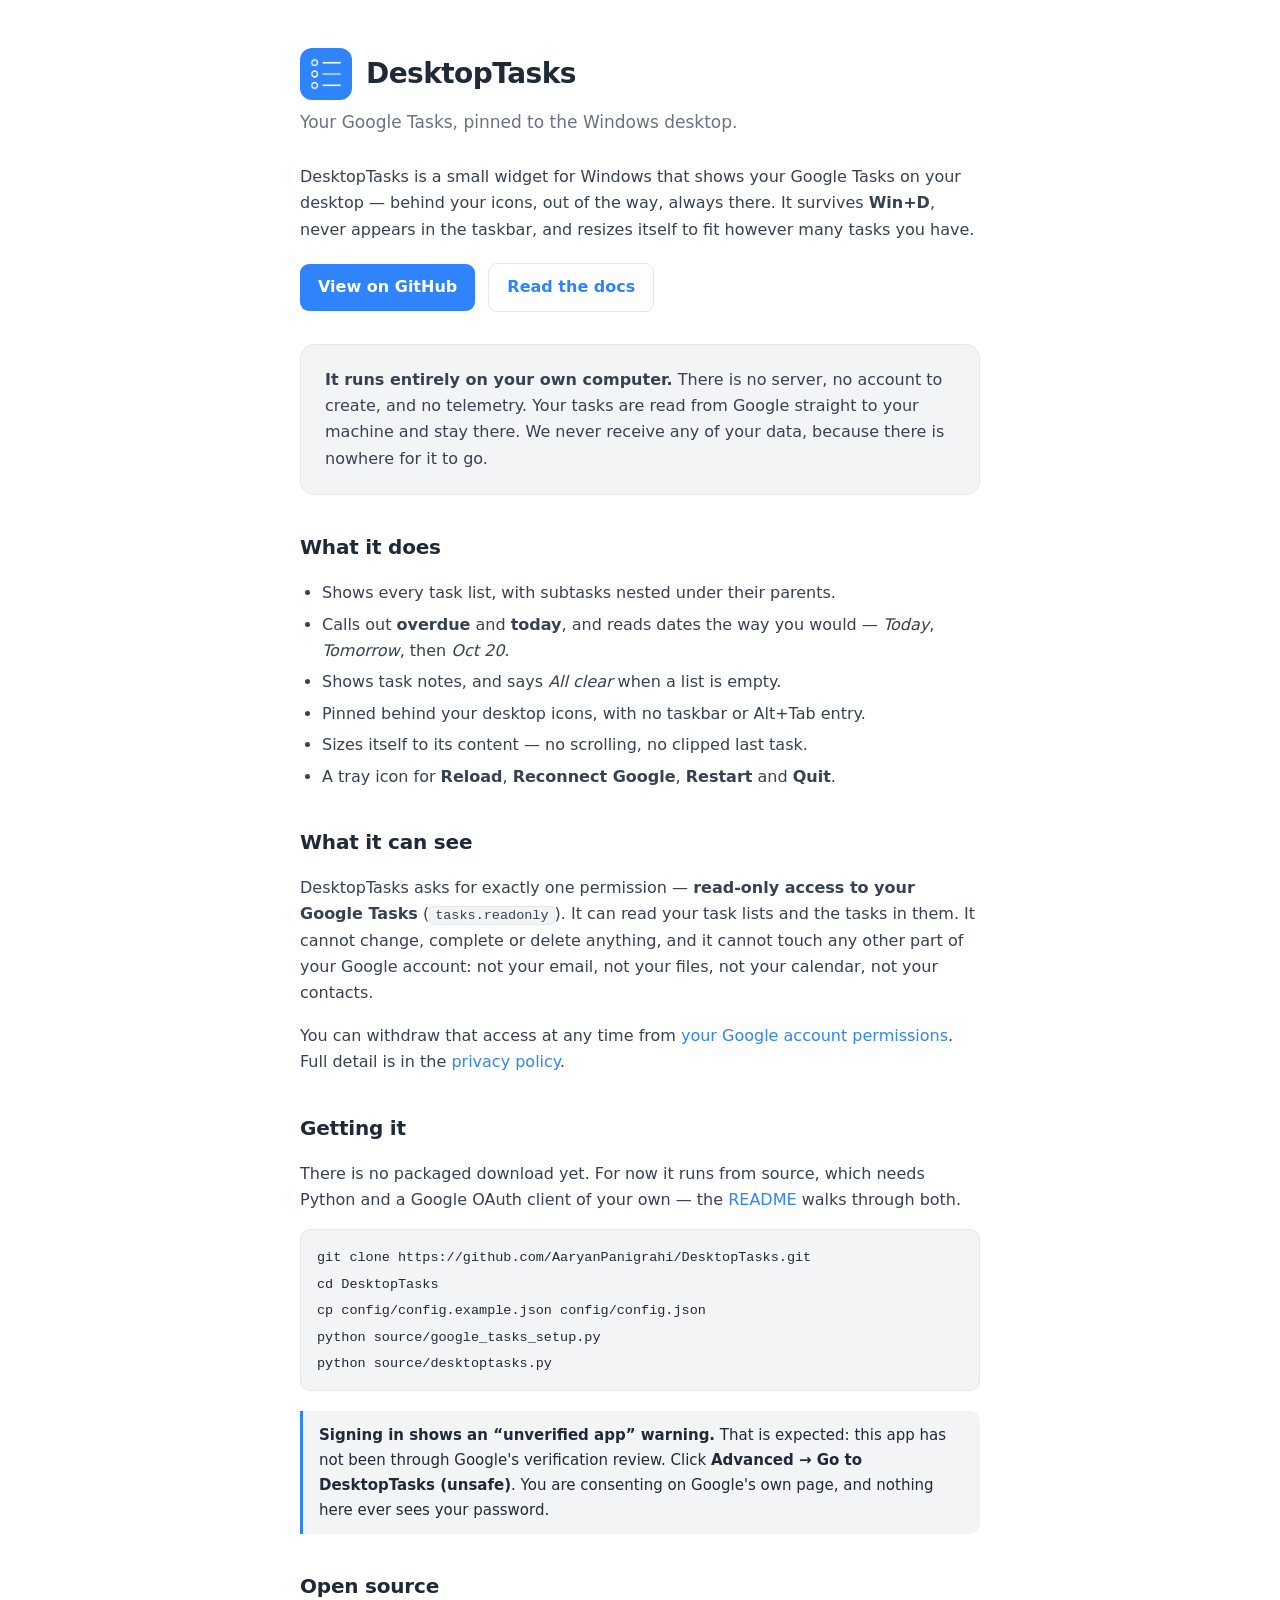
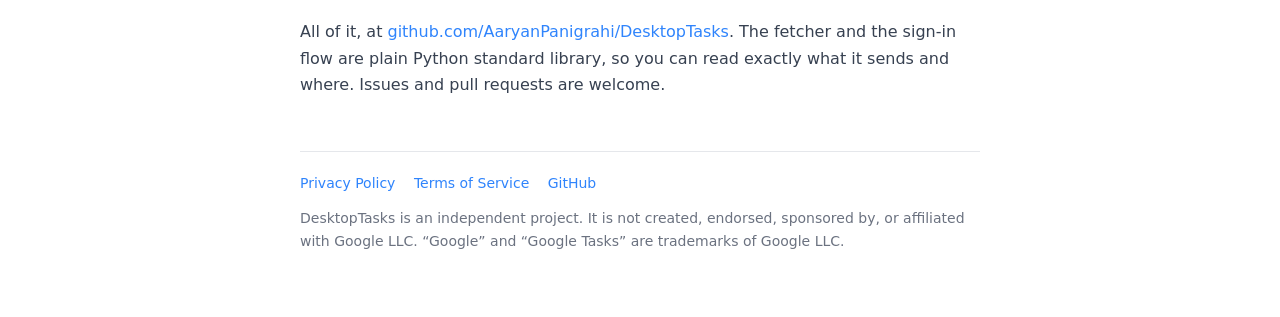
==== site/index.html @ 1a085849 "github website" ====
<!doctype html>
<html lang="en">
<head>
<meta charset="utf-8">
<meta name="viewport" content="width=device-width, initial-scale=1">
<title>DesktopTasks — your Google Tasks, pinned to your desktop</title>
<meta name="description" content="A small Windows widget that shows your Google Tasks on your desktop. Free, open source, and runs entirely on your own machine.">
<link rel="icon" href="logo.png">
<link rel="stylesheet" href="style.css">
</head>
<body>
<div class="wrap">

  <header class="site-head">
    <img src="logo.png" alt="">
    <h1>DesktopTasks</h1>
  </header>
  <p class="tagline">Your Google Tasks, pinned to the Windows desktop.</p>

  <p>
    DesktopTasks is a small widget for Windows that shows your Google Tasks
    on your desktop — behind your icons, out of the way, always there. It
    survives <strong>Win+D</strong>, never appears in the taskbar, and
    resizes itself to fit however many tasks you have.
  </p>

  <p>
    <a class="btn" href="https://github.com/AaryanPanigrahi/DesktopTasks">View on GitHub</a>
    <a class="btn secondary" href="https://github.com/AaryanPanigrahi/DesktopTasks#readme">Read the docs</a>
  </p>

  <div class="hero">
    <p>
      <strong>It runs entirely on your own computer.</strong> There is no
      server, no account to create, and no telemetry. Your tasks are read
      from Google straight to your machine and stay there. We never receive
      any of your data, because there is nowhere for it to go.
    </p>
  </div>

  <h2>What it does</h2>
  <ul>
    <li>Shows every task list, with subtasks nested under their parents.</li>
    <li>Calls out <strong>overdue</strong> and <strong>today</strong>, and
      reads dates the way you would — <em>Today</em>, <em>Tomorrow</em>,
      then <em>Oct 20</em>.</li>
    <li>Shows task notes, and says <em>All clear</em> when a list is empty.</li>
    <li>Pinned behind your desktop icons, with no taskbar or Alt+Tab entry.</li>
    <li>Sizes itself to its content — no scrolling, no clipped last task.</li>
    <li>A tray icon for <strong>Reload</strong>,
      <strong>Reconnect&nbsp;Google</strong>, <strong>Restart</strong> and
      <strong>Quit</strong>.</li>
  </ul>

  <h2>What it can see</h2>

  <p>
    DesktopTasks asks for exactly one permission —
    <strong>read-only access to your Google Tasks</strong>
    (<code>tasks.readonly</code>). It can read your task lists and the tasks
    in them. It cannot change, complete or delete anything, and it cannot
    touch any other part of your Google account: not your email, not your
    files, not your calendar, not your contacts.
  </p>

  <p>
    You can withdraw that access at any time from
    <a href="https://myaccount.google.com/permissions">your Google account permissions</a>.
    Full detail is in the <a href="privacy.html">privacy policy</a>.
  </p>

  <h2>Getting it</h2>

  <p>
    There is no packaged download yet. For now it runs from source, which
    needs Python and a Google OAuth client of your own — the
    <a href="https://github.com/AaryanPanigrahi/DesktopTasks#readme">README</a>
    walks through both.
  </p>

<pre><code>git clone https://github.com/AaryanPanigrahi/DesktopTasks.git
cd DesktopTasks
cp config/config.example.json config/config.json
python source/google_tasks_setup.py
python source/desktoptasks.py</code></pre>

  <div class="note">
    <strong>Signing in shows an “unverified app” warning.</strong> That is
    expected: this app has not been through Google's verification review.
    Click <strong>Advanced → Go to DesktopTasks (unsafe)</strong>. You are
    consenting on Google's own page, and nothing here ever sees your
    password.
  </div>

  <h2>Open source</h2>

  <p>
    All of it, at
    <a href="https://github.com/AaryanPanigrahi/DesktopTasks">github.com/AaryanPanigrahi/DesktopTasks</a>.
    The fetcher and the sign-in flow are plain Python standard library, so
    you can read exactly what it sends and where. Issues and pull requests
    are welcome.
  </p>

  <footer>
    <a href="privacy.html">Privacy Policy</a>
    <a href="terms.html">Terms of Service</a>
    <a href="https://github.com/AaryanPanigrahi/DesktopTasks">GitHub</a>
    <span class="fine">
      DesktopTasks is an independent project. It is not created, endorsed,
      sponsored by, or affiliated with Google LLC. “Google” and “Google
      Tasks” are trademarks of Google LLC.
    </span>
  </footer>

</div>
</body>
</html>
---- site/style.css ----
/* Shared styles for the DesktopTasks site.
   Palette matches the widget itself (source/dashboard.html), so the site
   and the app read as one thing. No external fonts or frameworks: the
   whole site is three HTML files and this. */

:root {
  --surface-0:      #ffffff;
  --surface-1:      #f3f4f6;
  --border:         #e5e7eb;
  --text-primary:   #1f2937;
  --text-secondary: #374151;
  --text-muted:     #6b7280;
  --accent:         #2f84fc;  /* the logo's blue */
  --accent-ink:     #ffffff;
  --radius:         14px;
}

@media (prefers-color-scheme: dark) {
  :root {
    --surface-0:      #1d2128;
    --surface-1:      #23272f;
    --border:         #3e4651;
    --text-primary:   #f2f4f7;
    --text-secondary: #d5dbe3;
    --text-muted:     #a2abb8;
  }
}

* { box-sizing: border-box; }

html { -webkit-text-size-adjust: 100%; }

body {
  margin: 0;
  background: var(--surface-0);
  color: var(--text-primary);
  font: 16px/1.65 "Segoe UI Variable Text", "Segoe UI", system-ui,
        -apple-system, sans-serif;
  -webkit-font-smoothing: antialiased;
}

.wrap {
  max-width: 720px;
  margin: 0 auto;
  padding: 48px 20px 64px;
}

/* ------------------------------------------------------------ header */
.site-head {
  display: flex;
  align-items: center;
  gap: 14px;
  margin-bottom: 8px;
}
.site-head img { width: 52px; height: 52px; border-radius: 12px; }
.site-head h1 { margin: 0; font-size: 28px; letter-spacing: -0.02em; }

.tagline {
  margin: 0 0 28px;
  color: var(--text-muted);
  font-size: 17px;
}

/* -------------------------------------------------------------- hero */
.hero {
  background: var(--surface-1);
  border: 1px solid var(--border);
  border-radius: var(--radius);
  padding: 22px 24px;
  margin: 28px 0;
}
.hero p:first-child { margin-top: 0; }
.hero p:last-child { margin-bottom: 0; }

.shot {
  display: block;
  max-width: 340px;
  width: 100%;
  margin: 24px auto;
  border-radius: var(--radius);
}

/* ------------------------------------------------------------ bits */
h2 {
  margin: 36px 0 12px;
  font-size: 20px;
  letter-spacing: -0.01em;
}
h3 { margin: 26px 0 8px; font-size: 16px; }

p, li { color: var(--text-secondary); }
ul { padding-left: 22px; }
li { margin: 5px 0; }

a { color: var(--accent); text-decoration: none; }
a:hover { text-decoration: underline; }

code {
  background: var(--surface-1);
  border: 1px solid var(--border);
  border-radius: 5px;
  padding: 1px 5px;
  font: 13.5px/1.4 "Cascadia Code", Consolas, monospace;
}

pre {
  background: var(--surface-1);
  border: 1px solid var(--border);
  border-radius: 10px;
  padding: 14px 16px;
  overflow-x: auto;
}
pre code { background: none; border: 0; padding: 0; }

table {
  width: 100%;
  border-collapse: collapse;
  margin: 16px 0;
  font-size: 15px;
}
th, td {
  text-align: left;
  padding: 9px 10px;
  border-bottom: 1px solid var(--border);
  vertical-align: top;
}
th { color: var(--text-primary); font-weight: 600; }
td { color: var(--text-secondary); }

.btn {
  display: inline-block;
  background: var(--accent);
  color: var(--accent-ink);
  padding: 10px 18px;
  border-radius: 9px;
  font-weight: 600;
  margin: 4px 8px 4px 0;
}
.btn:hover { text-decoration: none; filter: brightness(1.08); }
.btn.secondary {
  background: transparent;
  color: var(--accent);
  border: 1px solid var(--border);
}

.note {
  border-left: 3px solid var(--accent);
  background: var(--surface-1);
  border-radius: 0 10px 10px 0;
  padding: 12px 16px;
  margin: 20px 0;
  font-size: 15px;
}

.draft {
  border-left: 3px solid #d97706;
  background: var(--surface-1);
  border-radius: 0 10px 10px 0;
  padding: 12px 16px;
  margin: 0 0 28px;
  font-size: 15px;
}

.meta { color: var(--text-muted); font-size: 14px; margin: 0 0 24px; }

/* ------------------------------------------------------------ footer */
footer {
  margin-top: 52px;
  padding-top: 20px;
  border-top: 1px solid var(--border);
  color: var(--text-muted);
  font-size: 14px;
}
footer a { margin-right: 14px; }
footer .fine { display: block; margin-top: 12px; }

@media (max-width: 520px) {
  .wrap { padding: 32px 16px 48px; }
  .site-head h1 { font-size: 23px; }
}
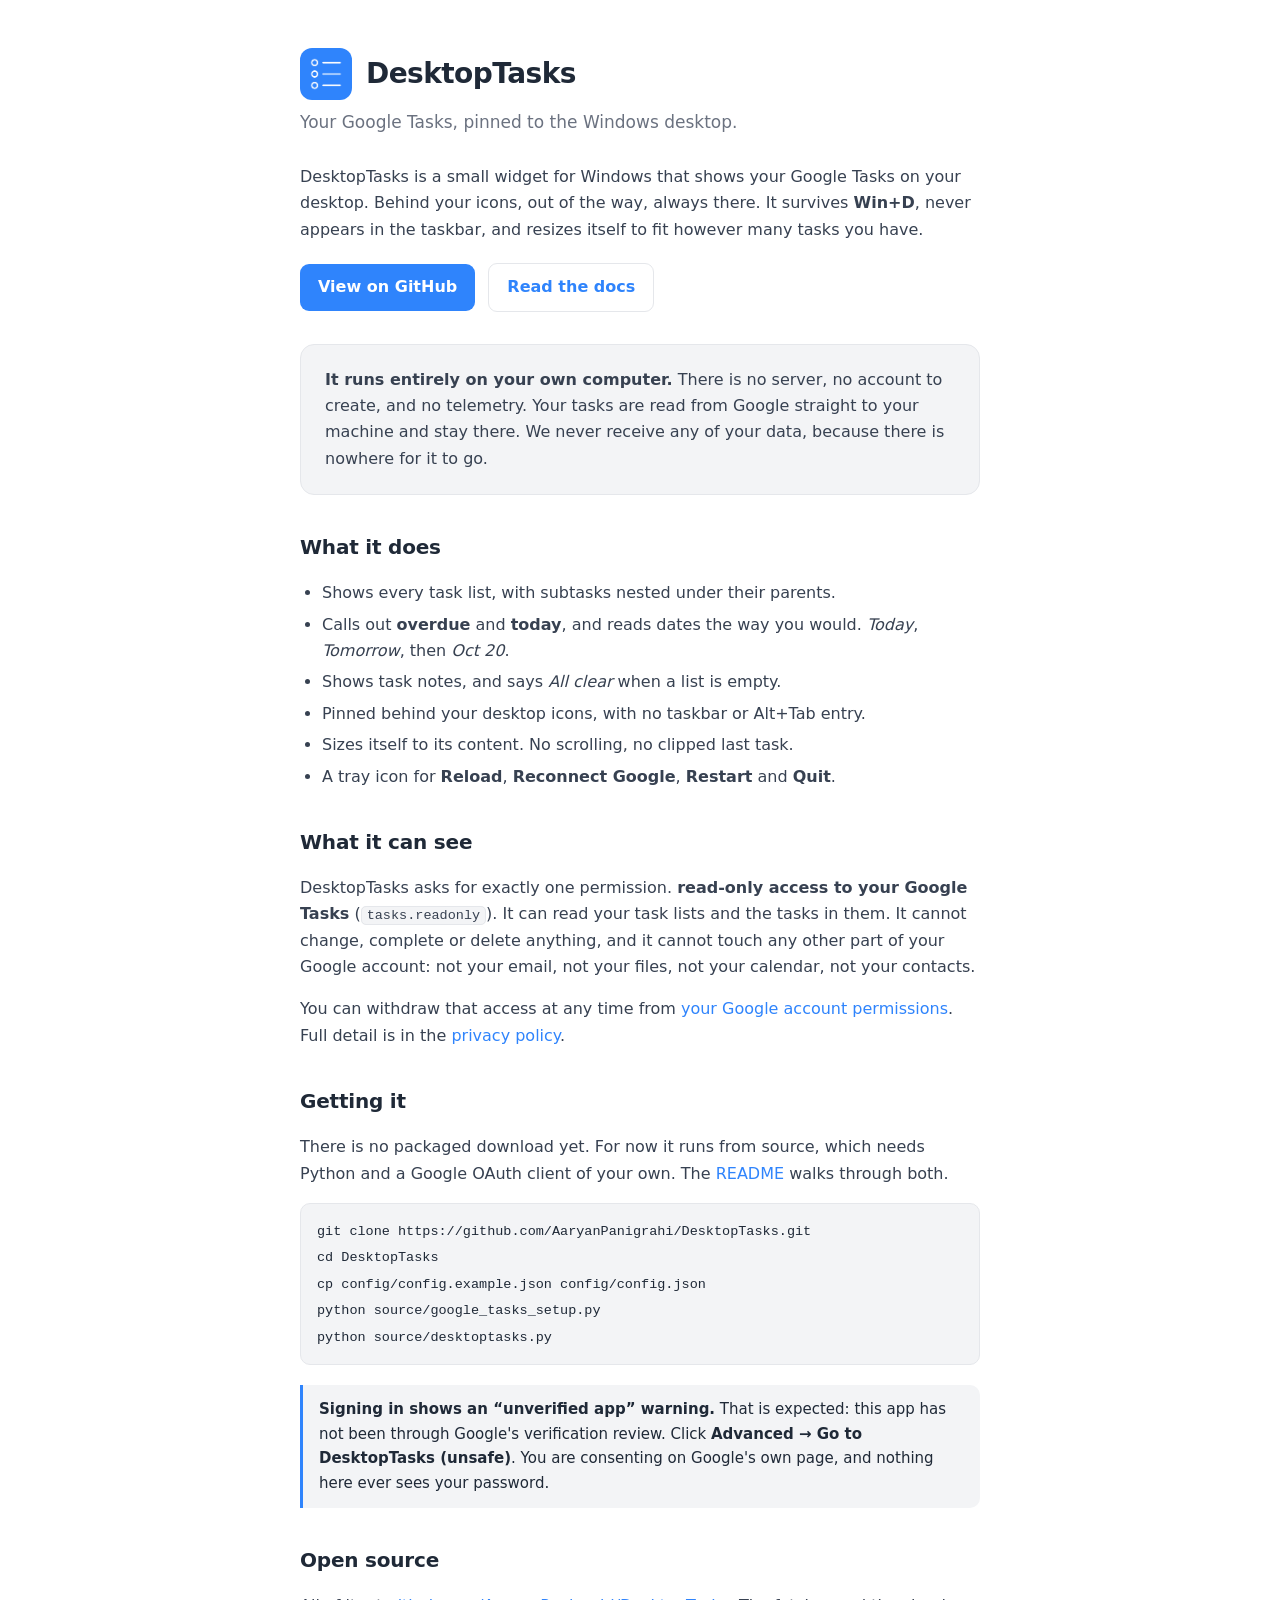
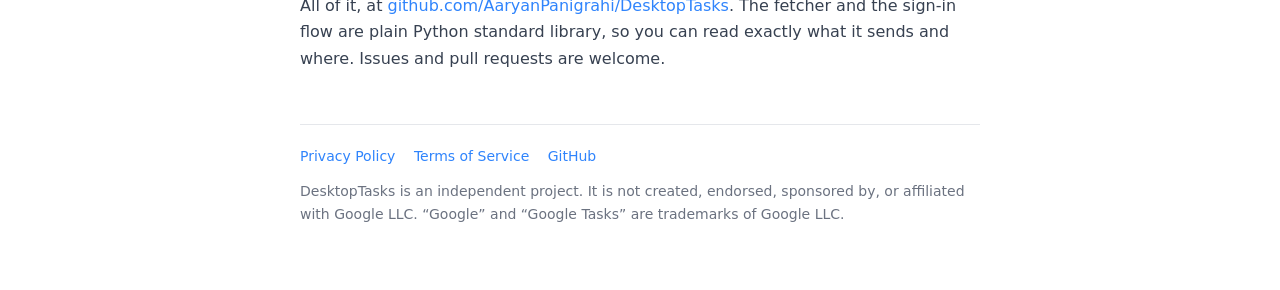
==== commit 3f3fd204: "Fresh column layout" ====
--- a/site/index.html
+++ b/site/index.html
@@ -3,7 +3,7 @@
 <head>
 <meta charset="utf-8">
 <meta name="viewport" content="width=device-width, initial-scale=1">
-<title>DesktopTasks — your Google Tasks, pinned to your desktop</title>
+<title>DesktopTasks, your Google Tasks pinned to your desktop</title>
 <meta name="description" content="A small Windows widget that shows your Google Tasks on your desktop. Free, open source, and runs entirely on your own machine.">
 <link rel="icon" href="logo.png">
 <link rel="stylesheet" href="style.css">
@@ -19,7 +19,7 @@
 
   <p>
     DesktopTasks is a small widget for Windows that shows your Google Tasks
-    on your desktop — behind your icons, out of the way, always there. It
+    on your desktop. Behind your icons, out of the way, always there. It
     survives <strong>Win+D</strong>, never appears in the taskbar, and
     resizes itself to fit however many tasks you have.
   </p>
@@ -42,11 +42,11 @@
   <ul>
     <li>Shows every task list, with subtasks nested under their parents.</li>
     <li>Calls out <strong>overdue</strong> and <strong>today</strong>, and
-      reads dates the way you would — <em>Today</em>, <em>Tomorrow</em>,
+      reads dates the way you would. <em>Today</em>, <em>Tomorrow</em>,
       then <em>Oct 20</em>.</li>
     <li>Shows task notes, and says <em>All clear</em> when a list is empty.</li>
     <li>Pinned behind your desktop icons, with no taskbar or Alt+Tab entry.</li>
-    <li>Sizes itself to its content — no scrolling, no clipped last task.</li>
+    <li>Sizes itself to its content. No scrolling, no clipped last task.</li>
     <li>A tray icon for <strong>Reload</strong>,
       <strong>Reconnect&nbsp;Google</strong>, <strong>Restart</strong> and
       <strong>Quit</strong>.</li>
@@ -55,8 +55,7 @@
   <h2>What it can see</h2>
 
   <p>
-    DesktopTasks asks for exactly one permission —
-    <strong>read-only access to your Google Tasks</strong>
+    DesktopTasks asks for exactly one permission. <strong>read-only access to your Google Tasks</strong>
     (<code>tasks.readonly</code>). It can read your task lists and the tasks
     in them. It cannot change, complete or delete anything, and it cannot
     touch any other part of your Google account: not your email, not your
@@ -73,7 +72,7 @@
 
   <p>
     There is no packaged download yet. For now it runs from source, which
-    needs Python and a Google OAuth client of your own — the
+    needs Python and a Google OAuth client of your own. The
     <a href="https://github.com/AaryanPanigrahi/DesktopTasks#readme">README</a>
     walks through both.
   </p>
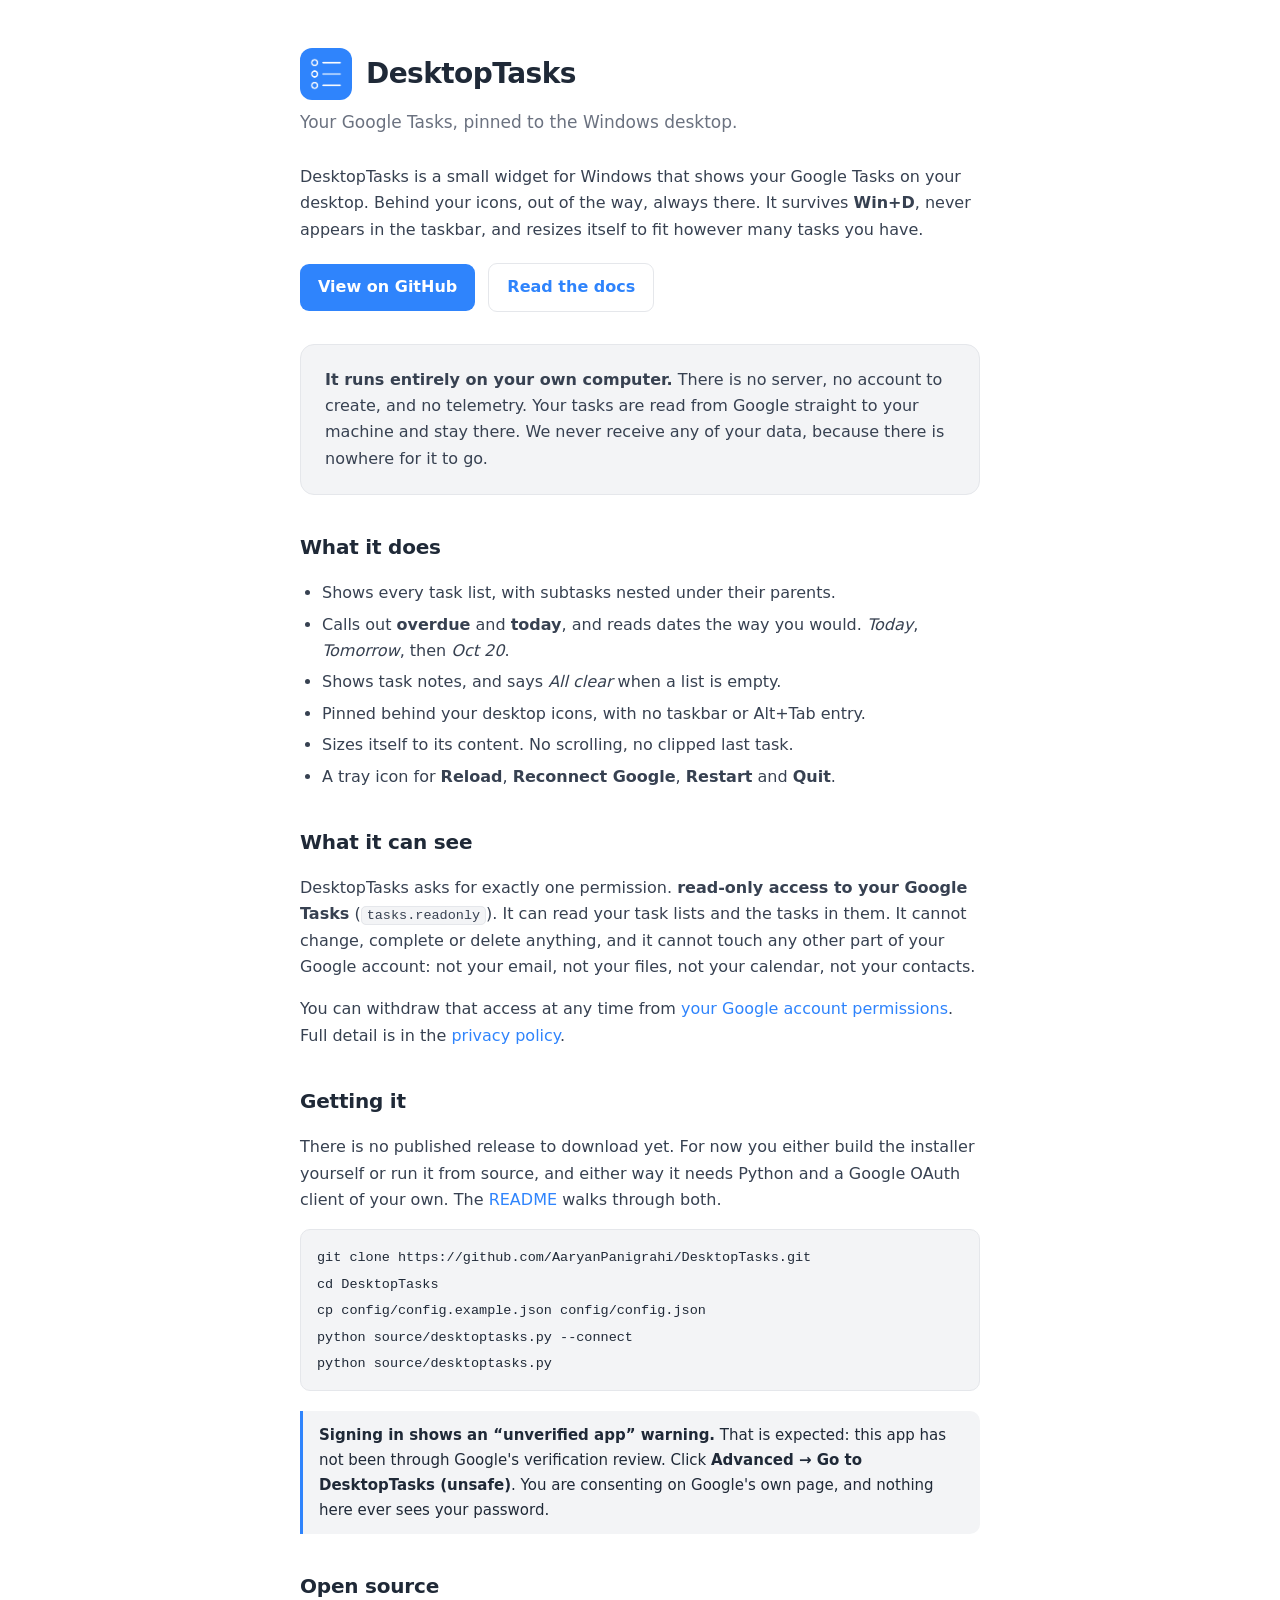
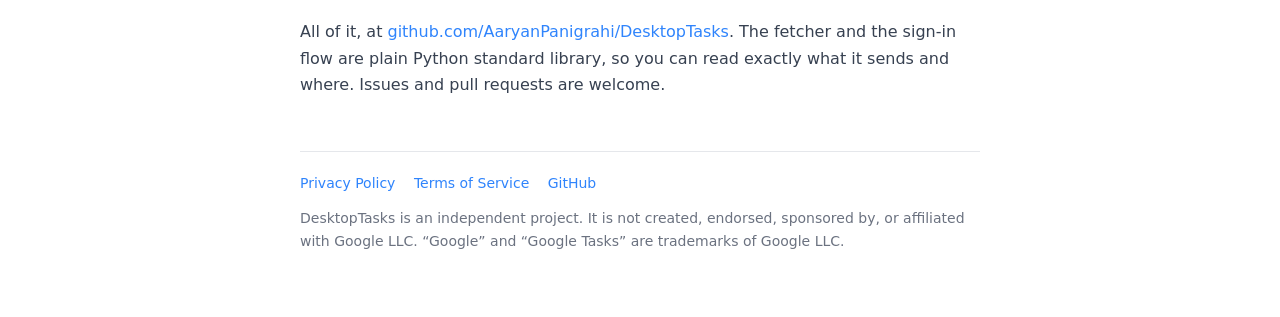
==== commit feb65011: "multiple accounts, new UI" ====
--- a/site/index.html
+++ b/site/index.html
@@ -71,8 +71,9 @@
   <h2>Getting it</h2>
 
   <p>
-    There is no packaged download yet. For now it runs from source, which
-    needs Python and a Google OAuth client of your own. The
+    There is no published release to download yet. For now you either build
+    the installer yourself or run it from source, and either way it needs
+    Python and a Google OAuth client of your own. The
     <a href="https://github.com/AaryanPanigrahi/DesktopTasks#readme">README</a>
     walks through both.
   </p>
@@ -80,7 +81,7 @@
 <pre><code>git clone https://github.com/AaryanPanigrahi/DesktopTasks.git
 cd DesktopTasks
 cp config/config.example.json config/config.json
-python source/google_tasks_setup.py
+python source/desktoptasks.py --connect
 python source/desktoptasks.py</code></pre>
 
   <div class="note">
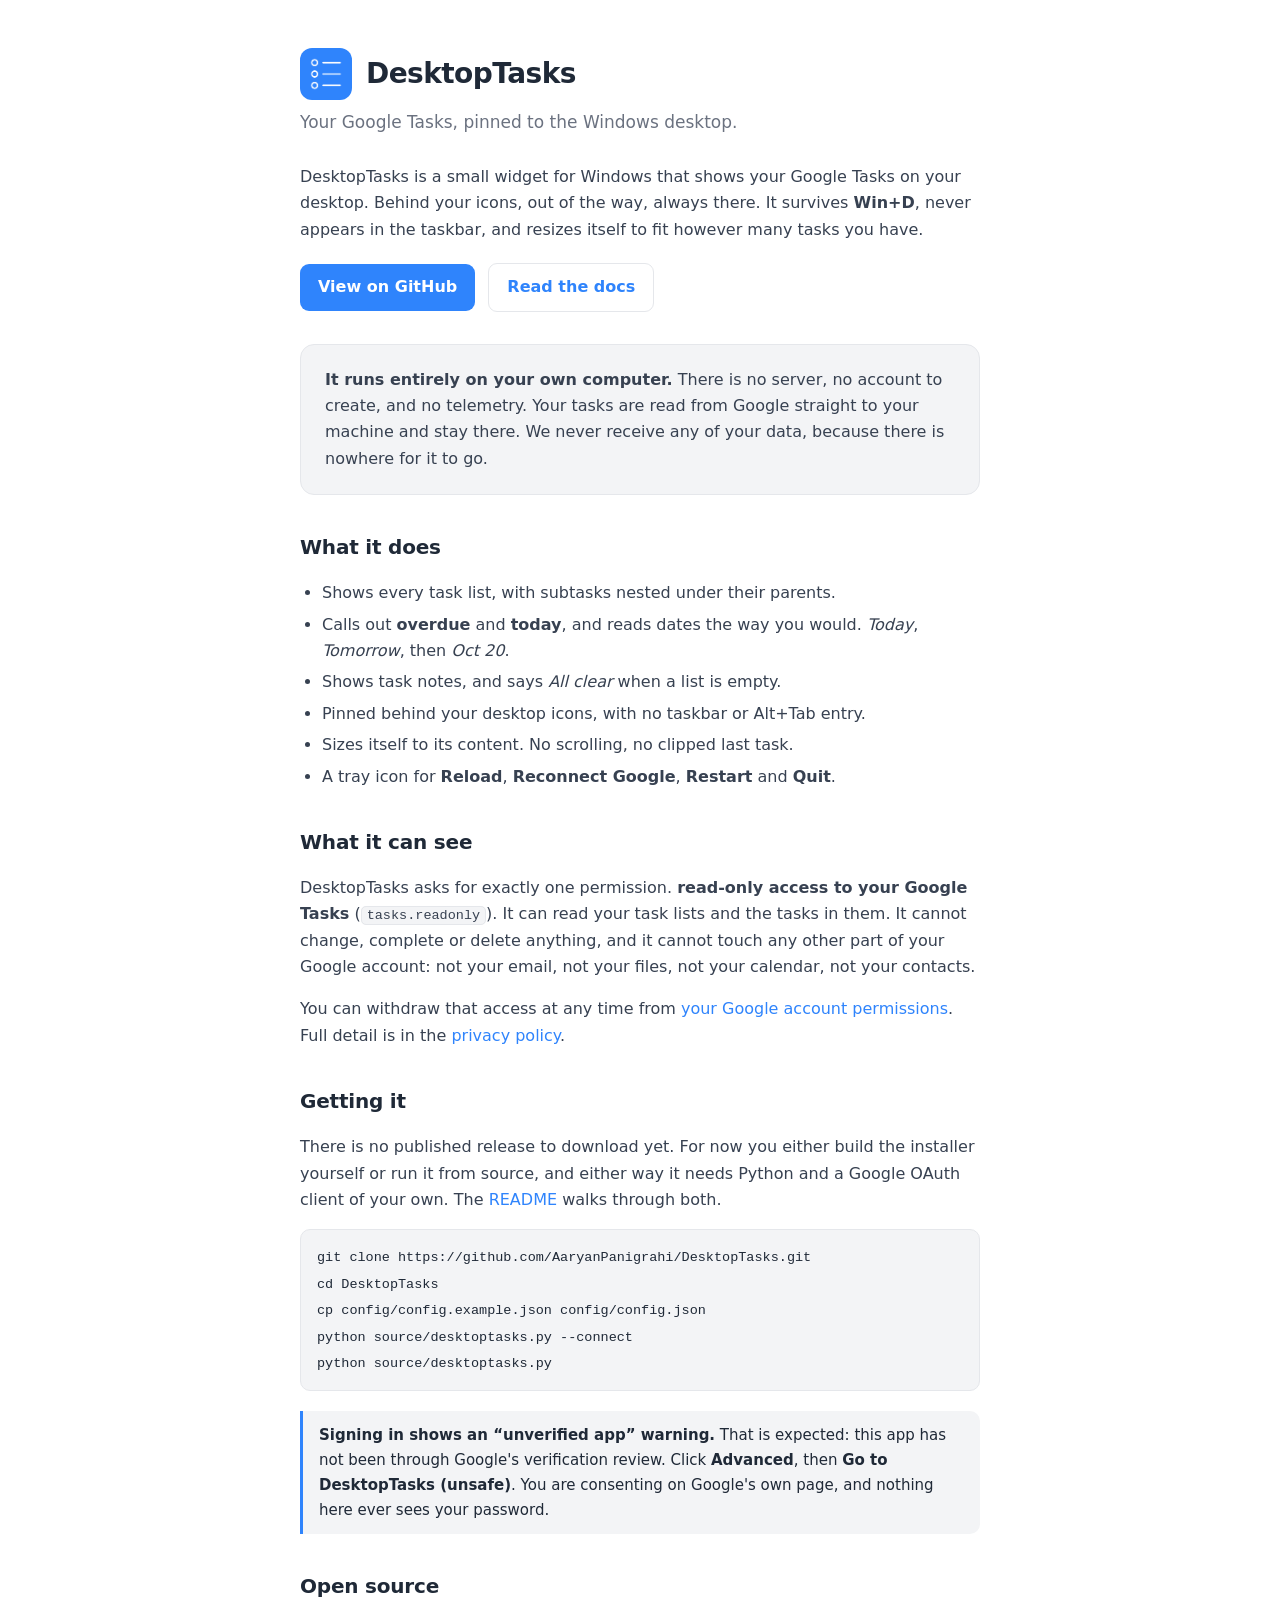
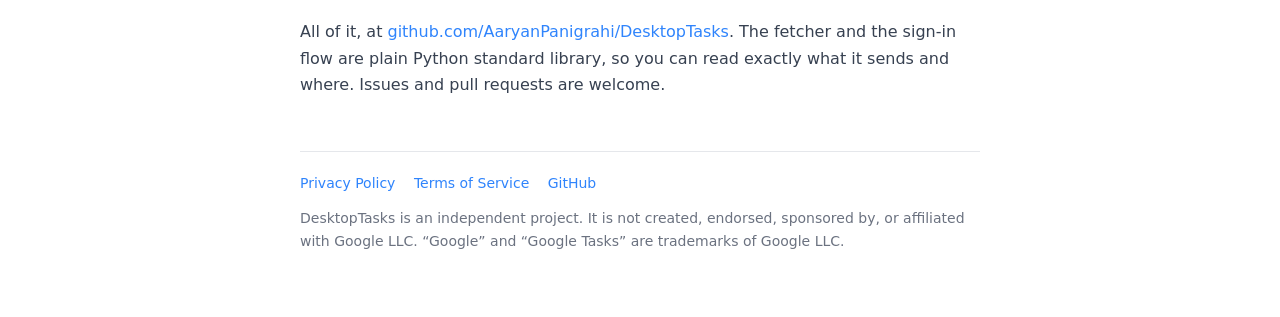
==== commit d6f8e445: "updated readme, fixed bugs" ====
--- a/site/index.html
+++ b/site/index.html
@@ -87,7 +87,8 @@
   <div class="note">
     <strong>Signing in shows an “unverified app” warning.</strong> That is
     expected: this app has not been through Google's verification review.
-    Click <strong>Advanced → Go to DesktopTasks (unsafe)</strong>. You are
+    Click <strong>Advanced</strong>, then
+    <strong>Go to DesktopTasks (unsafe)</strong>. You are
     consenting on Google's own page, and nothing here ever sees your
     password.
   </div>
